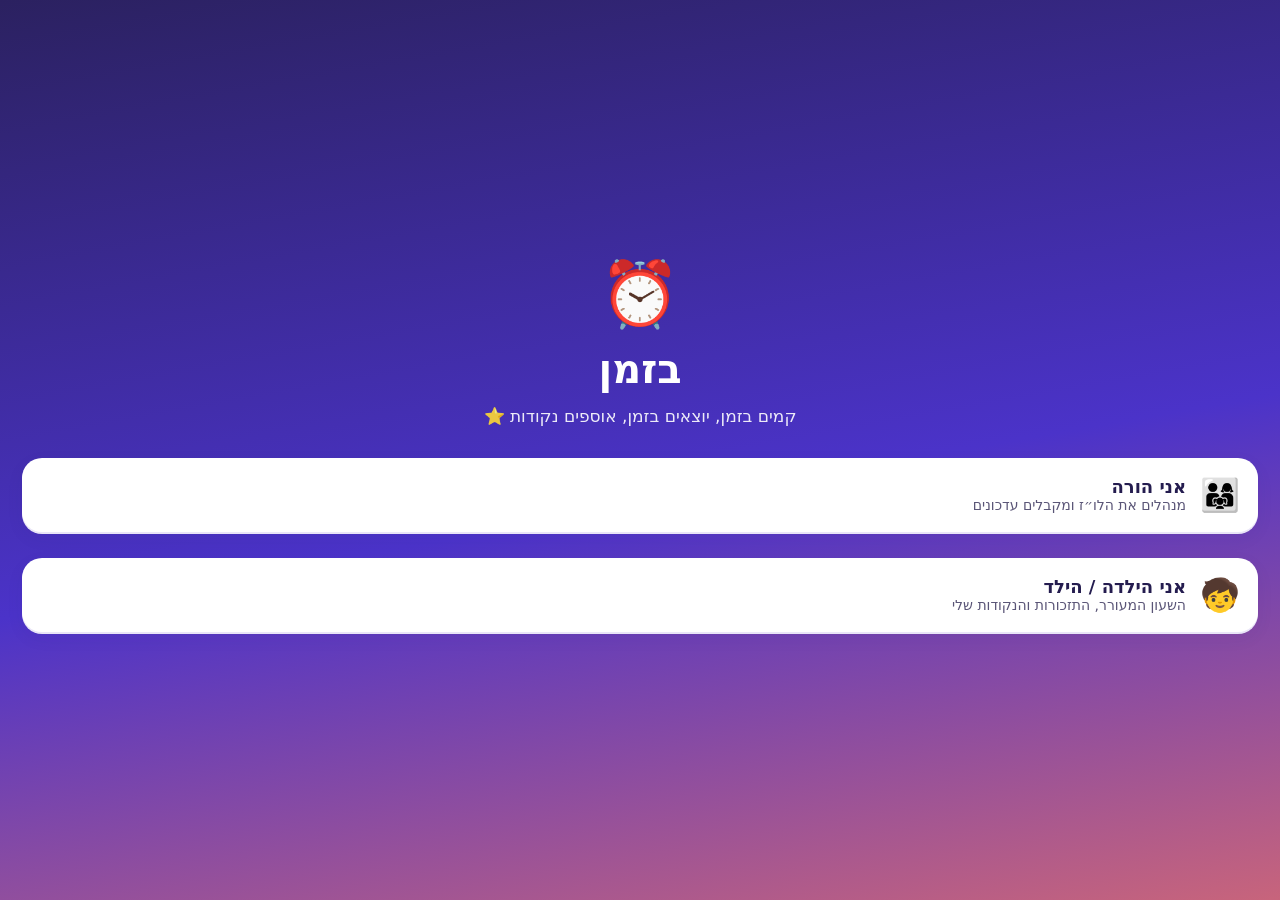
==== app/src/main/assets/www/index.html @ 0371c508 "בזמן – first version: smart alarm, leave reminders, tasks, points and rewards, family sync Co-Author" ====
<!doctype html>
<html lang="he" dir="rtl">
<head>
<meta charset="utf-8">
<meta name="viewport" content="width=device-width, initial-scale=1, viewport-fit=cover, user-scalable=no">
<title>בזמן</title>
<link rel="stylesheet" href="style.css">
</head>
<body>
<div id="app"></div>
<div id="modal-root"></div>
<div id="fx"></div>
<script src="mock.js"></script>
<script src="app.js"></script>
</body>
</html>
---- app/src/main/assets/www/style.css ----
:root {
  --ink: #241c4f;
  --ink2: #5a5577;
  --muted: #8d88a8;
  --violet: #6c4bf5;
  --violet-soft: #ece7ff;
  --coral: #ff7a59;
  --coral-soft: #ffe8e1;
  --sun: #ffd166;
  --sun-soft: #fff4d6;
  --mint: #2fc98a;
  --mint-soft: #dcf8ec;
  --red: #e5484d;
  --red-soft: #ffe4e5;
  --bg: #f6f3ff;
  --card: #ffffff;
  --line: #e9e5f7;
  --r: 20px;
}
* { box-sizing: border-box; -webkit-tap-highlight-color: transparent; }
html, body { margin: 0; padding: 0; background: var(--bg); color: var(--ink);
  font-family: "Rubik", "Assistant", system-ui, -apple-system, "Segoe UI", Roboto, Arial, sans-serif; font-size: 16px; }
body { min-height: 100vh; }
button { font: inherit; color: inherit; border: 0; background: none; cursor: pointer; }
input, select, textarea { font: inherit; color: var(--ink); }

/* ---------- header ---------- */
.hero { background: linear-gradient(160deg, #2b2160 0%, #4b33c9 60%, #6c4bf5 100%); color: #fff;
  padding: 18px 18px 26px; border-radius: 0 0 28px 28px; position: relative; overflow: hidden; }
.hero::after { content: ""; position: absolute; width: 220px; height: 220px; border-radius: 50%;
  background: radial-gradient(circle, rgba(255,209,102,.35), transparent 70%); left: -60px; top: -80px; }
.hero .top { display: flex; align-items: center; justify-content: space-between; position: relative; z-index: 1; }
.hero h1 { margin: 0; font-size: 24px; font-weight: 800; }
.hero .date { opacity: .8; font-size: 14px; margin-top: 2px; }
.hero .sync { background: rgba(255,255,255,.14); border-radius: 14px; padding: 8px 10px; font-size: 13px; color: #fff; }
.chips { display: flex; gap: 10px; margin-top: 16px; position: relative; z-index: 1; }
.chip { flex: 1; background: rgba(255,255,255,.13); border-radius: 18px; padding: 10px 12px; }
.chip b { display: block; font-size: 26px; font-weight: 800; line-height: 1.1; }
.chip span { font-size: 12.5px; opacity: .85; }

/* ---------- layout ---------- */
main { padding: 16px 16px 110px; max-width: 560px; margin: 0 auto; }
.sec-title { display: flex; align-items: center; justify-content: space-between; margin: 22px 4px 10px; }
.sec-title h2 { margin: 0; font-size: 18px; font-weight: 800; }
.card { background: var(--card); border-radius: var(--r); padding: 16px; box-shadow: 0 2px 0 var(--line), 0 6px 18px rgba(43,33,96,.06); margin-bottom: 12px; }
.muted { color: var(--muted); }
.small { font-size: 13px; }
.center { text-align: center; }

/* ---------- next up ---------- */
.next { background: linear-gradient(135deg, #fff 0%, #fff7f3 100%); border: 2px solid var(--coral-soft); margin-top: -2px; }
.next .lbl { font-size: 13px; color: var(--coral); font-weight: 700; letter-spacing: .3px; }
.next .what { font-size: 20px; font-weight: 800; margin: 4px 0 2px; }
.next .count { font-size: 34px; font-weight: 800; color: var(--ink); font-variant-numeric: tabular-nums; }
.next .sub { color: var(--ink2); font-size: 14px; }

/* ---------- agenda rows ---------- */
.row { display: flex; gap: 12px; align-items: center; padding: 12px 0; border-bottom: 1px solid var(--line); }
.row:last-child { border-bottom: 0; }
.ico { width: 44px; height: 44px; border-radius: 14px; display: grid; place-items: center; font-size: 22px; flex: none; }
.ico.alarm { background: var(--sun-soft); }
.ico.event { background: var(--coral-soft); }
.ico.task { background: var(--violet-soft); }
.ico.ok { background: var(--mint-soft); }
.row .body { flex: 1; min-width: 0; }
.row .t1 { font-weight: 700; }
.row .t2 { font-size: 13.5px; color: var(--ink2); margin-top: 2px; }
.row .time { font-weight: 800; font-variant-numeric: tabular-nums; color: var(--ink); font-size: 15px; }
.done .t1 { text-decoration: line-through; color: var(--muted); }
.pill { display: inline-block; padding: 3px 9px; border-radius: 999px; font-size: 12.5px; font-weight: 700; }
.pill.ok { background: var(--mint-soft); color: #11784f; }
.pill.warn { background: var(--red-soft); color: var(--red); }
.pill.wait { background: var(--violet-soft); color: var(--violet); }
.pill.sun { background: var(--sun-soft); color: #9a6a00; }

/* ---------- buttons ---------- */
.btn { display: inline-flex; align-items: center; justify-content: center; gap: 6px; padding: 12px 18px; border-radius: 16px;
  font-weight: 700; background: var(--violet); color: #fff; box-shadow: 0 3px 0 #4b33c9; }
.btn:active { transform: translateY(2px); box-shadow: 0 1px 0 #4b33c9; }
.btn.mint { background: var(--mint); box-shadow: 0 3px 0 #1f9d69; color: #fff; }
.btn.coral { background: var(--coral); box-shadow: 0 3px 0 #d9583a; }
.btn.ghost { background: var(--violet-soft); color: var(--violet); box-shadow: none; }
.btn.light { background: #fff; color: var(--ink); box-shadow: 0 2px 0 var(--line); border: 1px solid var(--line); }
.btn.danger { background: var(--red-soft); color: var(--red); box-shadow: none; }
.btn.small { padding: 8px 12px; font-size: 14px; border-radius: 12px; }
.btn.block { width: 100%; }
.btn:disabled { opacity: .45; }
.add { color: var(--violet); font-weight: 700; padding: 6px 10px; border-radius: 12px; background: var(--violet-soft); font-size: 14px; }
.check { width: 30px; height: 30px; border-radius: 50%; border: 2.5px solid var(--violet); flex: none; display: grid; place-items: center; font-size: 16px; }
.check.on { background: var(--mint); border-color: var(--mint); color: #fff; }

/* ---------- schedule items ---------- */
.item { display: flex; align-items: center; gap: 12px; }
.item .big { font-size: 28px; font-weight: 800; font-variant-numeric: tabular-nums; }
.days { display: flex; gap: 4px; margin-top: 4px; flex-wrap: wrap; }
.days i { font-style: normal; font-size: 12px; width: 24px; height: 24px; border-radius: 8px; display: grid; place-items: center; background: #f1eff8; color: var(--muted); }
.days i.on { background: var(--violet); color: #fff; }
.off { opacity: .45; }
.toggle { width: 50px; height: 30px; border-radius: 99px; background: #d9d5ea; position: relative; flex: none; transition: .2s; }
.toggle::after { content: ""; position: absolute; top: 3px; right: 3px; width: 24px; height: 24px; border-radius: 50%; background: #fff; transition: .2s; box-shadow: 0 1px 3px rgba(0,0,0,.2); }
.toggle.on { background: var(--mint); }
.toggle.on::after { right: 23px; }
.empty { text-align: center; padding: 18px 8px; color: var(--muted); }
.empty .e { font-size: 34px; }

/* ---------- rewards ---------- */
.rewards { display: grid; grid-template-columns: 1fr 1fr; gap: 12px; }
.reward { background: #fff; border-radius: var(--r); padding: 14px; box-shadow: 0 2px 0 var(--line), 0 6px 18px rgba(43,33,96,.06); display: flex; flex-direction: column; gap: 8px; }
.reward .rt { font-weight: 800; font-size: 16px; min-height: 40px; }
.reward .cost { color: #9a6a00; font-weight: 800; }
.bar { height: 8px; border-radius: 9px; background: #efecf8; overflow: hidden; }
.bar > div { height: 100%; background: linear-gradient(90deg, var(--sun), var(--coral)); border-radius: 9px; }
.big-score { text-align: center; padding: 6px 0 2px; }
.big-score b { font-size: 46px; font-weight: 800; }

/* week bars */
.week { display: flex; align-items: flex-end; gap: 8px; height: 110px; padding-top: 8px; }
.week .col { flex: 1; display: flex; flex-direction: column; align-items: center; gap: 4px; height: 100%; justify-content: flex-end; }
.week .b { width: 100%; max-width: 30px; border-radius: 8px 8px 4px 4px; background: linear-gradient(180deg, var(--violet), #9c84ff); min-height: 4px; }
.week .n { font-size: 11.5px; color: var(--ink2); font-weight: 700; }
.week .d { font-size: 12px; color: var(--muted); }

/* ---------- nav ---------- */
nav { position: fixed; bottom: 0; left: 0; right: 0; background: rgba(255,255,255,.96); backdrop-filter: blur(8px);
  display: flex; padding: 8px 8px calc(8px + env(safe-area-inset-bottom)); border-top: 1px solid var(--line); z-index: 10; }
nav button { flex: 1; display: flex; flex-direction: column; align-items: center; gap: 2px; font-size: 12px; color: var(--muted); padding: 6px 0; border-radius: 14px; }
nav button .ni { font-size: 22px; filter: grayscale(1); opacity: .7; }
nav button.on { color: var(--violet); font-weight: 700; background: var(--violet-soft); }
nav button.on .ni { filter: none; opacity: 1; }
.badge { background: var(--coral); color: #fff; border-radius: 99px; font-size: 11px; padding: 0 6px; margin-right: 2px; }

/* ---------- forms / modal ---------- */
.sheet-bg { position: fixed; inset: 0; background: rgba(36,28,79,.45); z-index: 50; display: flex; align-items: flex-end; animation: fade .15s; }
.sheet { background: #fff; width: 100%; max-width: 560px; margin: 0 auto; border-radius: 26px 26px 0 0; padding: 18px 18px calc(20px + env(safe-area-inset-bottom));
  max-height: 92vh; overflow: auto; animation: up .22s ease-out; }
.sheet h3 { margin: 4px 0 14px; font-size: 20px; }
.grab { width: 44px; height: 5px; border-radius: 9px; background: #ddd8ee; margin: 0 auto 8px; }
@keyframes up { from { transform: translateY(40px); opacity: .4 } to { transform: none; opacity: 1 } }
@keyframes fade { from { opacity: 0 } to { opacity: 1 } }
label.f { display: block; font-size: 14px; font-weight: 700; color: var(--ink2); margin: 14px 0 6px; }
.in { width: 100%; padding: 13px 14px; border-radius: 14px; border: 2px solid var(--line); background: #fbfaff; font-size: 17px; outline: none; }
.in:focus { border-color: var(--violet); background: #fff; }
.in.time { font-size: 26px; font-weight: 800; text-align: center; direction: ltr; }
.daypick { display: flex; gap: 6px; }
.daypick button { flex: 1; height: 42px; border-radius: 12px; background: #f1eff8; font-weight: 700; color: var(--ink2); }
.daypick button.on { background: var(--violet); color: #fff; }
.seg { display: flex; background: #f1eff8; border-radius: 14px; padding: 4px; gap: 4px; }
.seg button { flex: 1; padding: 10px; border-radius: 11px; font-weight: 700; color: var(--ink2); }
.seg button.on { background: #fff; color: var(--violet); box-shadow: 0 1px 4px rgba(43,33,96,.12); }
.opts { display: flex; flex-wrap: wrap; gap: 8px; }
.opts button { padding: 9px 14px; border-radius: 12px; background: #f1eff8; font-weight: 700; color: var(--ink2); }
.opts button.on { background: var(--violet); color: #fff; }
.hint { background: var(--sun-soft); border-radius: 14px; padding: 10px 12px; font-size: 14px; margin-top: 12px; color: #6b4b00; }
.actions { display: flex; gap: 10px; margin-top: 20px; }
.actions .btn { flex: 1; }

/* ---------- settings ---------- */
.code { font-size: 30px; font-weight: 800; letter-spacing: 3px; text-align: center; direction: ltr; padding: 10px; background: var(--violet-soft); border-radius: 16px; color: var(--violet); margin: 10px 0; }
.perm { display: flex; align-items: center; gap: 10px; padding: 10px 0; border-bottom: 1px solid var(--line); }
.perm:last-child { border-bottom: 0; }
.perm .pt { flex: 1; }
.perm .pt b { display: block; font-size: 15px; }
.perm .pt span { font-size: 13px; color: var(--ink2); }
.banner { background: var(--red-soft); color: #9b1c20; border-radius: 16px; padding: 12px 14px; display: flex; gap: 10px; align-items: center; margin-bottom: 12px; font-weight: 600; font-size: 14px; }
.banner .btn { flex: none; }

/* ---------- onboarding ---------- */
.ob { min-height: 100vh; padding: 40px 22px; display: flex; flex-direction: column; justify-content: center; gap: 14px;
  background: linear-gradient(170deg, #2b2160 0%, #4b33c9 55%, #ff7a59 120%); color: #fff; }
.ob .logo { font-size: 64px; text-align: center; }
.ob h1 { text-align: center; margin: 0; font-size: 40px; font-weight: 800; }
.ob p { text-align: center; margin: 0 0 18px; opacity: .9; font-size: 17px; }
.ob .card { color: var(--ink); }
.ob .choice { width: 100%; text-align: right; display: flex; gap: 14px; align-items: center; padding: 18px; font-size: 18px; font-weight: 800; }
.ob .choice .e { font-size: 32px; }
.ob .choice small { display: block; font-weight: 500; color: var(--ink2); font-size: 14px; }

/* ---------- toast & confetti ---------- */
.toast { position: fixed; bottom: 96px; left: 50%; transform: translateX(-50%); background: var(--ink); color: #fff; padding: 12px 18px; border-radius: 16px;
  font-weight: 700; z-index: 80; animation: up .2s; max-width: 90vw; text-align: center; }
#fx { position: fixed; inset: 0; pointer-events: none; z-index: 90; overflow: hidden; }
#fx span { position: absolute; top: -40px; font-size: 26px; animation: drop 1.6s ease-in forwards; }
@keyframes drop { to { transform: translateY(110vh) rotate(260deg); opacity: .2; } }
.pop { animation: pop .5s; }
@keyframes pop { 0% { transform: scale(1) } 40% { transform: scale(1.15) } 100% { transform: scale(1) } }
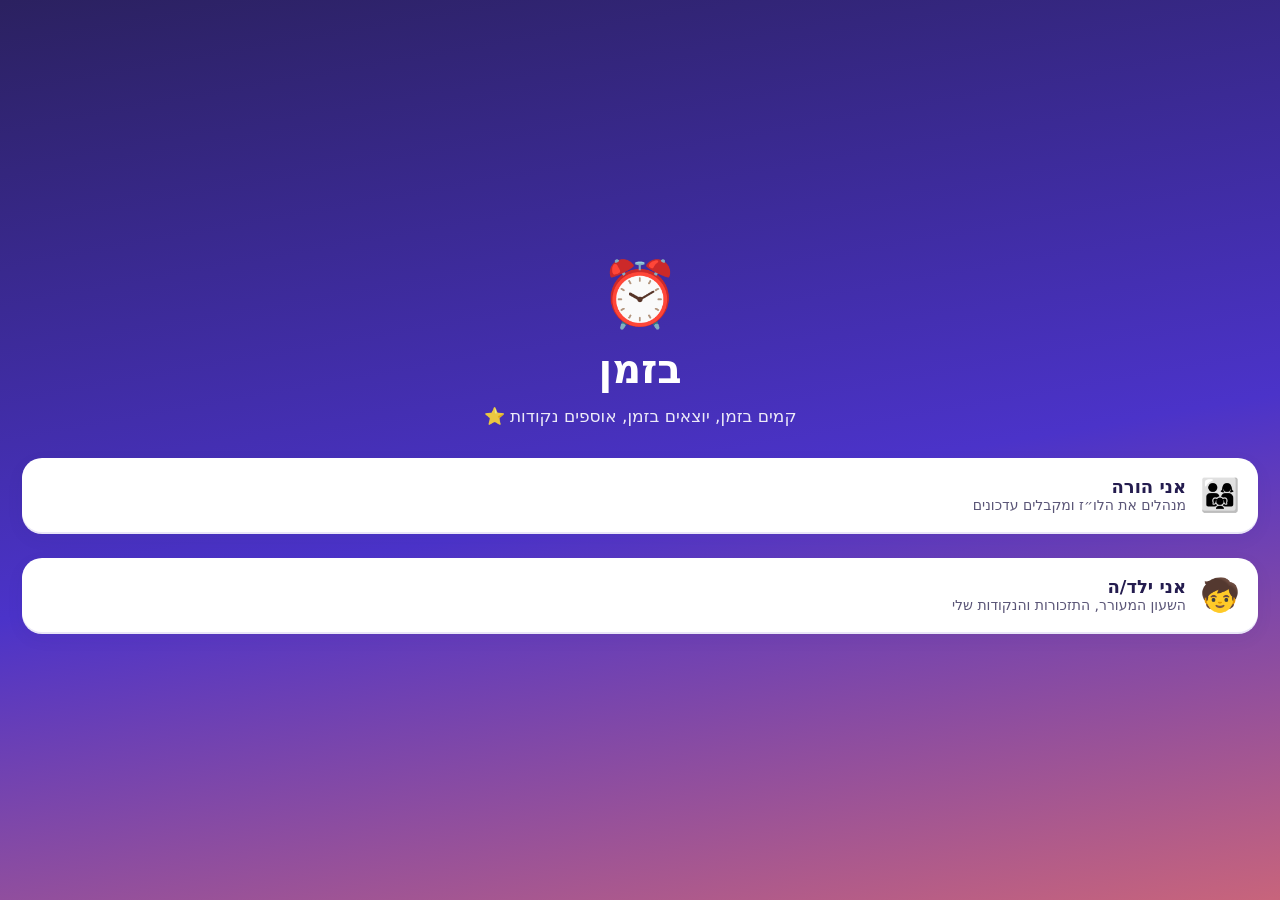
==== commit 180d4c0c: "Personal design for parents, voice tasks (mic), parents' report tab, orange theme + parents choose k" ====
--- a/app/src/main/assets/www/index.html
+++ b/app/src/main/assets/www/index.html
@@ -11,6 +11,7 @@
 <div id="modal-root"></div>
 <div id="fx"></div>
 <script src="mock.js"></script>
+<script src="features.js"></script>
 <script src="app.js"></script>
 </body>
 </html>
--- a/app/src/main/assets/www/style.css
+++ b/app/src/main/assets/www/style.css
@@ -4,6 +4,13 @@
   --muted: #8d88a8;
   --violet: #6c4bf5;
   --violet-soft: #ece7ff;
+  --on-acc: #ffffff;
+  --acc-text: #6c4bf5;
+  --acc-shadow: #4b33c9;
+  --acc-2: #9c84ff;
+  --hero: linear-gradient(160deg, #2b2160 0%, #4b33c9 60%, #6c4bf5 100%);
+  --hero-glow: rgba(255,209,102,.35);
+  --ob: linear-gradient(170deg, #2b2160 0%, #4b33c9 55%, #ff7a59 120%);
   --coral: #ff7a59;
   --coral-soft: #ffe8e1;
   --sun: #ffd166;
@@ -25,10 +32,10 @@
 input, select, textarea { font: inherit; color: var(--ink); }
 
 /* ---------- header ---------- */
-.hero { background: linear-gradient(160deg, #2b2160 0%, #4b33c9 60%, #6c4bf5 100%); color: #fff;
+.hero { background: var(--hero); color: #fff;
   padding: 18px 18px 26px; border-radius: 0 0 28px 28px; position: relative; overflow: hidden; }
 .hero::after { content: ""; position: absolute; width: 220px; height: 220px; border-radius: 50%;
-  background: radial-gradient(circle, rgba(255,209,102,.35), transparent 70%); left: -60px; top: -80px; }
+  background: radial-gradient(circle, var(--hero-glow), transparent 70%); left: -60px; top: -80px; }
 .hero .top { display: flex; align-items: center; justify-content: space-between; position: relative; z-index: 1; }
 .hero h1 { margin: 0; font-size: 24px; font-weight: 800; }
 .hero .date { opacity: .8; font-size: 14px; margin-top: 2px; }
@@ -70,23 +77,23 @@
 .pill { display: inline-block; padding: 3px 9px; border-radius: 999px; font-size: 12.5px; font-weight: 700; }
 .pill.ok { background: var(--mint-soft); color: #11784f; }
 .pill.warn { background: var(--red-soft); color: var(--red); }
-.pill.wait { background: var(--violet-soft); color: var(--violet); }
+.pill.wait { background: var(--violet-soft); color: var(--acc-text); }
 .pill.sun { background: var(--sun-soft); color: #9a6a00; }
 
 /* ---------- buttons ---------- */
 .btn { display: inline-flex; align-items: center; justify-content: center; gap: 6px; padding: 12px 18px; border-radius: 16px;
-  font-weight: 700; background: var(--violet); color: #fff; box-shadow: 0 3px 0 #4b33c9; }
-.btn:active { transform: translateY(2px); box-shadow: 0 1px 0 #4b33c9; }
+  font-weight: 700; background: var(--violet); color: var(--on-acc); box-shadow: 0 3px 0 var(--acc-shadow); }
+.btn:active { transform: translateY(2px); box-shadow: 0 1px 0 var(--acc-shadow); }
 .btn.mint { background: var(--mint); box-shadow: 0 3px 0 #1f9d69; color: #fff; }
 .btn.coral { background: var(--coral); box-shadow: 0 3px 0 #d9583a; }
-.btn.ghost { background: var(--violet-soft); color: var(--violet); box-shadow: none; }
+.btn.ghost { background: var(--violet-soft); color: var(--acc-text); box-shadow: none; }
 .btn.light { background: #fff; color: var(--ink); box-shadow: 0 2px 0 var(--line); border: 1px solid var(--line); }
 .btn.danger { background: var(--red-soft); color: var(--red); box-shadow: none; }
 .btn.small { padding: 8px 12px; font-size: 14px; border-radius: 12px; }
 .btn.block { width: 100%; }
 .btn:disabled { opacity: .45; }
-.add { color: var(--violet); font-weight: 700; padding: 6px 10px; border-radius: 12px; background: var(--violet-soft); font-size: 14px; }
-.check { width: 30px; height: 30px; border-radius: 50%; border: 2.5px solid var(--violet); flex: none; display: grid; place-items: center; font-size: 16px; }
+.add { color: var(--acc-text); font-weight: 700; padding: 6px 10px; border-radius: 12px; background: var(--violet-soft); font-size: 14px; }
+.check { width: 30px; height: 30px; border-radius: 50%; border: 2.5px solid var(--acc-text); flex: none; display: grid; place-items: center; font-size: 16px; }
 .check.on { background: var(--mint); border-color: var(--mint); color: #fff; }
 
 /* ---------- schedule items ---------- */
@@ -94,7 +101,7 @@
 .item .big { font-size: 28px; font-weight: 800; font-variant-numeric: tabular-nums; }
 .days { display: flex; gap: 4px; margin-top: 4px; flex-wrap: wrap; }
 .days i { font-style: normal; font-size: 12px; width: 24px; height: 24px; border-radius: 8px; display: grid; place-items: center; background: #f1eff8; color: var(--muted); }
-.days i.on { background: var(--violet); color: #fff; }
+.days i.on { background: var(--violet); color: var(--on-acc); }
 .off { opacity: .45; }
 .toggle { width: 50px; height: 30px; border-radius: 99px; background: #d9d5ea; position: relative; flex: none; transition: .2s; }
 .toggle::after { content: ""; position: absolute; top: 3px; right: 3px; width: 24px; height: 24px; border-radius: 50%; background: #fff; transition: .2s; box-shadow: 0 1px 3px rgba(0,0,0,.2); }
@@ -116,7 +123,7 @@
 /* week bars */
 .week { display: flex; align-items: flex-end; gap: 8px; height: 110px; padding-top: 8px; }
 .week .col { flex: 1; display: flex; flex-direction: column; align-items: center; gap: 4px; height: 100%; justify-content: flex-end; }
-.week .b { width: 100%; max-width: 30px; border-radius: 8px 8px 4px 4px; background: linear-gradient(180deg, var(--violet), #9c84ff); min-height: 4px; }
+.week .b { width: 100%; max-width: 30px; border-radius: 8px 8px 4px 4px; background: linear-gradient(180deg, var(--violet), var(--acc-2)); min-height: 4px; }
 .week .n { font-size: 11.5px; color: var(--ink2); font-weight: 700; }
 .week .d { font-size: 12px; color: var(--muted); }
 
@@ -125,7 +132,7 @@
   display: flex; padding: 8px 8px calc(8px + env(safe-area-inset-bottom)); border-top: 1px solid var(--line); z-index: 10; }
 nav button { flex: 1; display: flex; flex-direction: column; align-items: center; gap: 2px; font-size: 12px; color: var(--muted); padding: 6px 0; border-radius: 14px; }
 nav button .ni { font-size: 22px; filter: grayscale(1); opacity: .7; }
-nav button.on { color: var(--violet); font-weight: 700; background: var(--violet-soft); }
+nav button.on { color: var(--acc-text); font-weight: 700; background: var(--violet-soft); }
 nav button.on .ni { filter: none; opacity: 1; }
 .badge { background: var(--coral); color: #fff; border-radius: 99px; font-size: 11px; padding: 0 6px; margin-right: 2px; }
 
@@ -143,19 +150,19 @@
 .in.time { font-size: 26px; font-weight: 800; text-align: center; direction: ltr; }
 .daypick { display: flex; gap: 6px; }
 .daypick button { flex: 1; height: 42px; border-radius: 12px; background: #f1eff8; font-weight: 700; color: var(--ink2); }
-.daypick button.on { background: var(--violet); color: #fff; }
+.daypick button.on { background: var(--violet); color: var(--on-acc); }
 .seg { display: flex; background: #f1eff8; border-radius: 14px; padding: 4px; gap: 4px; }
 .seg button { flex: 1; padding: 10px; border-radius: 11px; font-weight: 700; color: var(--ink2); }
-.seg button.on { background: #fff; color: var(--violet); box-shadow: 0 1px 4px rgba(43,33,96,.12); }
+.seg button.on { background: #fff; color: var(--acc-text); box-shadow: 0 1px 4px rgba(43,33,96,.12); }
 .opts { display: flex; flex-wrap: wrap; gap: 8px; }
 .opts button { padding: 9px 14px; border-radius: 12px; background: #f1eff8; font-weight: 700; color: var(--ink2); }
-.opts button.on { background: var(--violet); color: #fff; }
+.opts button.on { background: var(--violet); color: var(--on-acc); }
 .hint { background: var(--sun-soft); border-radius: 14px; padding: 10px 12px; font-size: 14px; margin-top: 12px; color: #6b4b00; }
 .actions { display: flex; gap: 10px; margin-top: 20px; }
 .actions .btn { flex: 1; }
 
 /* ---------- settings ---------- */
-.code { font-size: 30px; font-weight: 800; letter-spacing: 3px; text-align: center; direction: ltr; padding: 10px; background: var(--violet-soft); border-radius: 16px; color: var(--violet); margin: 10px 0; }
+.code { font-size: 30px; font-weight: 800; letter-spacing: 3px; text-align: center; direction: ltr; padding: 10px; background: var(--violet-soft); border-radius: 16px; color: var(--acc-text); margin: 10px 0; }
 .perm { display: flex; align-items: center; gap: 10px; padding: 10px 0; border-bottom: 1px solid var(--line); }
 .perm:last-child { border-bottom: 0; }
 .perm .pt { flex: 1; }
@@ -166,7 +173,7 @@
 
 /* ---------- onboarding ---------- */
 .ob { min-height: 100vh; padding: 40px 22px; display: flex; flex-direction: column; justify-content: center; gap: 14px;
-  background: linear-gradient(170deg, #2b2160 0%, #4b33c9 55%, #ff7a59 120%); color: #fff; }
+  background: var(--ob); color: #fff; }
 .ob .logo { font-size: 64px; text-align: center; }
 .ob h1 { text-align: center; margin: 0; font-size: 40px; font-weight: 800; }
 .ob p { text-align: center; margin: 0 0 18px; opacity: .9; font-size: 17px; }
@@ -183,3 +190,131 @@
 @keyframes drop { to { transform: translateY(110vh) rotate(260deg); opacity: .2; } }
 .pop { animation: pop .5s; }
 @keyframes pop { 0% { transform: scale(1) } 40% { transform: scale(1.15) } 100% { transform: scale(1) } }
+
+/* ---------- task buttons & photos ---------- */
+.btns { display: flex; gap: 8px; margin-top: 8px; flex-wrap: wrap; }
+.btns .btn { flex: 1; min-width: 110px; }
+.check.x { background: var(--red-soft); border-color: var(--red); color: var(--red); font-weight: 800; }
+.check.wait { border-color: var(--sun); background: var(--sun-soft); font-size: 14px; }
+.thumbwrap { flex: none; cursor: pointer; }
+.thumb { width: 64px; height: 64px; border-radius: 14px; object-fit: cover; display: block; box-shadow: 0 2px 8px rgba(43,33,96,.15); }
+.thumb.none { display: grid; place-items: center; text-align: center; background: #f1eff8; color: var(--muted); font-size: 11px; line-height: 1.3; }
+
+/* ---------- yellow & black theme ---------- */
+body[data-theme="yb"] {
+  --ink: #111111;
+  --ink2: #4a4a44;
+  --muted: #8a887c;
+  --violet: #ffd200;
+  --violet-soft: #fff4b8;
+  --on-acc: #111111;
+  --acc-text: #111111;
+  --acc-shadow: #b89600;
+  --acc-2: #ffe866;
+  --coral: #111111;
+  --coral-soft: #f1efe4;
+  --bg: #f5f4ee;
+  --line: #e7e4d6;
+  --hero: repeating-linear-gradient(135deg, #0d0d0d 0 26px, #161616 26px 52px);
+  --hero-glow: rgba(255,210,0,.45);
+  --ob: linear-gradient(170deg, #000 0%, #1a1a1a 55%, #ffd200 130%);
+}
+body[data-theme="yb"] .hero { border-bottom: 6px solid #ffd200; }
+body[data-theme="yb"] .hero h1 { color: #ffd200; }
+body[data-theme="yb"] .chip { background: rgba(255,210,0,.12); border: 1px solid rgba(255,210,0,.35); }
+body[data-theme="yb"] .chip b { color: #ffd200; }
+body[data-theme="yb"] .next { background: #fff; border: 2px solid #111; }
+body[data-theme="yb"] .next .lbl { color: #111; background: #ffd200; display: inline-block; padding: 2px 8px; border-radius: 6px; }
+body[data-theme="yb"] .btn.coral { background: #111; color: #ffd200; box-shadow: 0 3px 0 #000; }
+body[data-theme="yb"] .badge { background: #111; color: #ffd200; }
+body[data-theme="yb"] nav button.on { background: #ffd200; }
+body[data-theme="yb"] .bar > div { background: linear-gradient(90deg, #ffd200, #111); }
+body[data-theme="yb"] .ico.alarm { background: #fff4b8; }
+body[data-theme="yb"] .ob .logo { filter: drop-shadow(0 0 12px rgba(255,210,0,.6)); }
+body[data-theme="yb"] .ob h1 { color: #ffd200; }
+body[data-theme="yb"] .sync { color: #ffd200; }
+body[data-theme="yb"] .kidtabs button.on { background: #ffd200; color: #111; }
+
+/* ---------- kid switcher (parents) ---------- */
+.kidtabs { display: flex; gap: 8px; margin-top: 14px; position: relative; z-index: 1; overflow-x: auto; }
+.kidtabs button { background: rgba(255,255,255,.14); color: #fff; padding: 8px 14px; border-radius: 99px; font-weight: 700; font-size: 14px; white-space: nowrap; }
+.kidtabs button.on { background: #fff; color: var(--ink); }
+.kidtabs .dot { display: inline-block; width: 10px; height: 10px; border-radius: 50%; margin-left: 6px; vertical-align: middle; }
+.kidtabs .badge { margin-right: 6px; }
+
+/* ---------- fireworks ---------- */
+#fx canvas { position: absolute; inset: 0; width: 100%; height: 100%; }
+.theme-pick { display: flex; gap: 10px; }
+.theme-pick button { flex: 1; border-radius: 16px; padding: 12px 8px; font-weight: 800; border: 3px solid transparent; }
+.theme-pick button.on { border-color: var(--ink); }
+.tp-purple { background: linear-gradient(135deg, #2b2160, #6c4bf5); color: #fff; }
+.tp-yb { background: repeating-linear-gradient(135deg, #111 0 14px, #222 14px 28px); color: #ffd200; }
+
+/* ---------- orange theme (kids) ---------- */
+body[data-theme="orange"] {
+  --violet: #f07a1a;
+  --violet-soft: #ffecd9;
+  --on-acc: #ffffff;
+  --acc-text: #b95807;
+  --acc-shadow: #c25c0b;
+  --acc-2: #ffb36b;
+  --coral: #e2435b;
+  --coral-soft: #ffe3e8;
+  --bg: #fff6ee;
+  --line: #f6e3d2;
+  --hero: linear-gradient(160deg, #7a2e00 0%, #d9580b 55%, #ff9a3d 100%);
+  --hero-glow: rgba(255,230,120,.5);
+  --ob: linear-gradient(170deg, #7a2e00 0%, #e2650f 55%, #ffc15e 120%);
+}
+body[data-theme="orange"] .kidtabs button.on { color: #b95807; }
+.tp-orange { background: linear-gradient(135deg, #d9580b, #ff9a3d); color: #fff; }
+
+/* ---------- design sheet ---------- */
+.swatches { display: flex; flex-wrap: wrap; gap: 10px; }
+.sw { width: 64px; height: 64px; border-radius: 16px; border: 3px solid var(--line); position: relative; display: flex; align-items: flex-end; justify-content: center; padding: 0 0 4px; box-shadow: 0 1px 4px rgba(0,0,0,.08); }
+.sw span { font-size: 10.5px; font-weight: 700; background: rgba(255,255,255,.9); color: #222; border-radius: 6px; padding: 0 4px; }
+.sw.on { border-color: var(--ink); transform: scale(1.06); }
+.sw.on::after { content: "✓"; position: absolute; top: 4px; left: 6px; background: var(--ink); color: #fff; border-radius: 50%; width: 18px; height: 18px; font-size: 12px; display: grid; place-items: center; }
+.orderlist { border: 1px solid var(--line); border-radius: 14px; overflow: hidden; }
+.ordrow { display: flex; align-items: center; gap: 8px; padding: 8px 10px; border-bottom: 1px solid var(--line); background: #fff; }
+.ordrow:last-child { border-bottom: 0; }
+.ordrow .on { flex: 1; font-weight: 700; }
+.ordrow.hid .on { opacity: .4; text-decoration: line-through; }
+.ordrow .mv, .ordrow .eye { width: 38px; height: 38px; border-radius: 10px; background: #f1eff8; font-size: 16px; }
+.ordrow .mv:disabled { opacity: .3; }
+
+/* ---------- mic ---------- */
+.mic-fab { position: fixed; left: 16px; bottom: calc(84px + env(safe-area-inset-bottom)); width: 58px; height: 58px; border-radius: 50%;
+  background: var(--violet); color: var(--on-acc); font-size: 26px; box-shadow: 0 6px 18px rgba(0,0,0,.25); z-index: 11; }
+.mic-fab:active { transform: scale(.94); }
+.titlewrap { display: flex; gap: 8px; }
+.titlewrap .in { flex: 1; }
+.mic-in { width: 52px; border-radius: 14px; background: var(--violet-soft); font-size: 22px; flex: none; }
+
+/* ---------- report ---------- */
+.tiles { display: grid; grid-template-columns: 1fr 1fr; gap: 10px; }
+.tiles.mini4 { grid-template-columns: repeat(4, 1fr); gap: 8px; }
+.tiles.mini { gap: 8px; }
+.tile { background: #fff; border-radius: 16px; padding: 12px; box-shadow: 0 2px 0 var(--line); }
+.card .tile { background: var(--bg); box-shadow: none; }
+.tile b { display: block; font-size: 24px; font-weight: 800; line-height: 1.15; }
+.tile span { font-size: 12.5px; color: var(--ink2); }
+.tiles.mini4 .tile { padding: 10px 6px; text-align: center; }
+.tiles.mini4 .tile b { font-size: 19px; }
+.tile.good b { color: #11784f; }
+.tile.bad b { color: var(--red); }
+.tile.big { background: var(--violet-soft); }
+.tile.big b { color: var(--acc-text); }
+.ring { width: 96px; height: 96px; border-radius: 50%; display: grid; place-items: center; flex: none; }
+.ring > div { width: 74px; height: 74px; border-radius: 50%; background: #fff; display: grid; place-items: center; align-content: center; text-align: center; }
+.ring b { font-size: 20px; font-weight: 800; }
+.ring span { font-size: 11px; color: var(--ink2); }
+.week.rep { height: 130px; gap: 3px; }
+.week.rep .d { font-size: 10px; }
+.week.rep .n { font-size: 10px; }
+.week .b.neg { background: linear-gradient(180deg, var(--red), #ff9a9d); }
+table.cmp { width: 100%; border-collapse: collapse; font-size: 14px; }
+table.cmp th { font-size: 12px; color: var(--ink2); font-weight: 700; padding: 6px 4px; text-align: center; }
+table.cmp td { padding: 10px 4px; text-align: center; border-top: 1px solid var(--line); font-weight: 700; }
+table.cmp td:first-child { text-align: right; }
+table.cmp tr.me td { background: var(--violet-soft); }
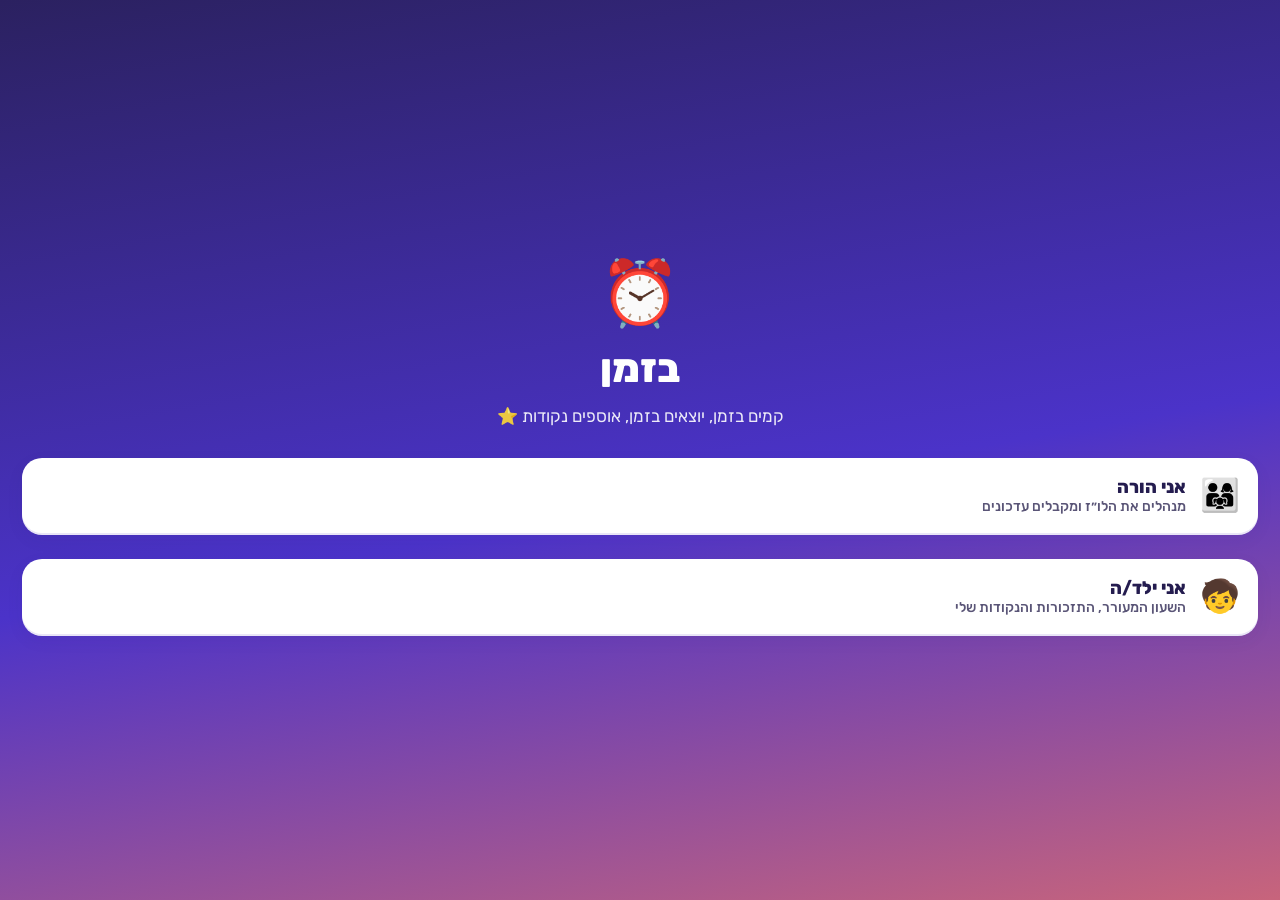
==== commit 84b5be39: "Parents decide points, task categories, kids' designs, secure entry - Late task: no automatic points" ====
--- a/app/src/main/assets/www/index.html
+++ b/app/src/main/assets/www/index.html
@@ -4,6 +4,7 @@
 <meta charset="utf-8">
 <meta name="viewport" content="width=device-width, initial-scale=1, viewport-fit=cover, user-scalable=no">
 <title>בזמן</title>
+<link rel="stylesheet" href="fonts.css">
 <link rel="stylesheet" href="style.css">
 </head>
 <body>
@@ -11,7 +12,9 @@
 <div id="modal-root"></div>
 <div id="fx"></div>
 <script src="mock.js"></script>
+<script src="themes.js"></script>
 <script src="features.js"></script>
+<script src="calendar.js"></script>
 <script src="app.js"></script>
 </body>
 </html>
--- a/app/src/main/assets/www/fonts.css
+++ b/app/src/main/assets/www/fonts.css
@@ -0,0 +1,9 @@
+/* Fonts from the kids' designs, kept inside the app (no internet needed). SIL Open Font License. */
+@font-face { font-family: 'Fredoka'; font-style: normal; font-weight: 300 700; font-display: swap; src: url(fonts/fredoka-hebrew.woff2) format('woff2'); unicode-range: U+0307-0308, U+0590-05FF, U+200C-2010, U+20AA, U+25CC, U+FB1D-FB4F; }
+@font-face { font-family: 'Fredoka'; font-style: normal; font-weight: 300 700; font-display: swap; src: url(fonts/fredoka-latin.woff2) format('woff2'); unicode-range: U+0000-00FF, U+0131, U+0152-0153, U+02BB-02BC, U+02C6, U+02DA, U+02DC, U+0304, U+0308, U+0329, U+2000-206F, U+20AC, U+2122, U+2191, U+2193, U+2212, U+2215, U+FEFF, U+FFFD; }
+@font-face { font-family: 'Rubik'; font-style: normal; font-weight: 300 900; font-display: swap; src: url(fonts/rubik-hebrew.woff2) format('woff2'); unicode-range: U+0307-0308, U+0590-05FF, U+200C-2010, U+20AA, U+25CC, U+FB1D-FB4F; }
+@font-face { font-family: 'Rubik'; font-style: normal; font-weight: 300 900; font-display: swap; src: url(fonts/rubik-latin.woff2) format('woff2'); unicode-range: U+0000-00FF, U+0131, U+0152-0153, U+02BB-02BC, U+02C6, U+02DA, U+02DC, U+0304, U+0308, U+0329, U+2000-206F, U+20AC, U+2122, U+2191, U+2193, U+2212, U+2215, U+FEFF, U+FFFD; }
+@font-face { font-family: 'Secular One'; font-style: normal; font-weight: 400; font-display: swap; src: url(fonts/secularone-hebrew.woff2) format('woff2'); unicode-range: U+0307-0308, U+0590-05FF, U+200C-2010, U+20AA, U+25CC, U+FB1D-FB4F; }
+@font-face { font-family: 'Secular One'; font-style: normal; font-weight: 400; font-display: swap; src: url(fonts/secularone-latin.woff2) format('woff2'); unicode-range: U+0000-00FF, U+0131, U+0152-0153, U+02BB-02BC, U+02C6, U+02DA, U+02DC, U+0304, U+0308, U+0329, U+2000-206F, U+20AC, U+2122, U+2191, U+2193, U+2212, U+2215, U+FEFF, U+FFFD; }
+@font-face { font-family: 'Varela Round'; font-style: normal; font-weight: 400; font-display: swap; src: url(fonts/varelaround-hebrew.woff2) format('woff2'); unicode-range: U+0307-0308, U+0590-05FF, U+200C-2010, U+20AA, U+25CC, U+FB1D-FB4F; }
+@font-face { font-family: 'Varela Round'; font-style: normal; font-weight: 400; font-display: swap; src: url(fonts/varelaround-latin.woff2) format('woff2'); unicode-range: U+0000-00FF, U+0131, U+0152-0153, U+02BB-02BC, U+02C6, U+02DA, U+02DC, U+0304, U+0308, U+0329, U+2000-206F, U+20AC, U+2122, U+2191, U+2193, U+2212, U+2215, U+FEFF, U+FFFD; }
--- a/app/src/main/assets/www/style.css
+++ b/app/src/main/assets/www/style.css
@@ -22,11 +22,20 @@
   --bg: #f6f3ff;
   --card: #ffffff;
   --line: #e9e5f7;
+  --field: #f1eff8;
+  --field-in: #fbfaff;
+  --nav: rgba(255,255,255,.96);
+  --next-bg: linear-gradient(135deg, #fff 0%, #fff7f3 100%);
+  --good: #11784f;
+  --cost: #9a6a00;
+  --font: "Rubik", "Assistant", system-ui, -apple-system, "Segoe UI", Roboto, Arial, sans-serif;
+  --head-font: var(--font);
   --r: 20px;
 }
 * { box-sizing: border-box; -webkit-tap-highlight-color: transparent; }
 html, body { margin: 0; padding: 0; background: var(--bg); color: var(--ink);
-  font-family: "Rubik", "Assistant", system-ui, -apple-system, "Segoe UI", Roboto, Arial, sans-serif; font-size: 16px; }
+  font-family: var(--font); font-size: 16px; }
+.hero h1, .sec-title h2, .sheet h3, .ob h1, .big-score b, .next .what { font-family: var(--head-font); }
 body { min-height: 100vh; }
 button { font: inherit; color: inherit; border: 0; background: none; cursor: pointer; }
 input, select, textarea { font: inherit; color: var(--ink); }
@@ -55,7 +64,7 @@
 .center { text-align: center; }
 
 /* ---------- next up ---------- */
-.next { background: linear-gradient(135deg, #fff 0%, #fff7f3 100%); border: 2px solid var(--coral-soft); margin-top: -2px; }
+.next { background: var(--next-bg); border: 2px solid var(--coral-soft); margin-top: -2px; }
 .next .lbl { font-size: 13px; color: var(--coral); font-weight: 700; letter-spacing: .3px; }
 .next .what { font-size: 20px; font-weight: 800; margin: 4px 0 2px; }
 .next .count { font-size: 34px; font-weight: 800; color: var(--ink); font-variant-numeric: tabular-nums; }
@@ -76,6 +85,7 @@
 .done .t1 { text-decoration: line-through; color: var(--muted); }
 .pill { display: inline-block; padding: 3px 9px; border-radius: 999px; font-size: 12.5px; font-weight: 700; }
 .pill.ok { background: var(--mint-soft); color: #11784f; }
+.pill.neg { background: var(--red-soft); color: var(--red); }
 .pill.warn { background: var(--red-soft); color: var(--red); }
 .pill.wait { background: var(--violet-soft); color: var(--acc-text); }
 .pill.sun { background: var(--sun-soft); color: #9a6a00; }
@@ -87,7 +97,7 @@
 .btn.mint { background: var(--mint); box-shadow: 0 3px 0 #1f9d69; color: #fff; }
 .btn.coral { background: var(--coral); box-shadow: 0 3px 0 #d9583a; }
 .btn.ghost { background: var(--violet-soft); color: var(--acc-text); box-shadow: none; }
-.btn.light { background: #fff; color: var(--ink); box-shadow: 0 2px 0 var(--line); border: 1px solid var(--line); }
+.btn.light { background: var(--card); color: var(--ink); box-shadow: 0 2px 0 var(--line); border: 1px solid var(--line); }
 .btn.danger { background: var(--red-soft); color: var(--red); box-shadow: none; }
 .btn.small { padding: 8px 12px; font-size: 14px; border-radius: 12px; }
 .btn.block { width: 100%; }
@@ -100,7 +110,7 @@
 .item { display: flex; align-items: center; gap: 12px; }
 .item .big { font-size: 28px; font-weight: 800; font-variant-numeric: tabular-nums; }
 .days { display: flex; gap: 4px; margin-top: 4px; flex-wrap: wrap; }
-.days i { font-style: normal; font-size: 12px; width: 24px; height: 24px; border-radius: 8px; display: grid; place-items: center; background: #f1eff8; color: var(--muted); }
+.days i { font-style: normal; font-size: 12px; width: 24px; height: 24px; border-radius: 8px; display: grid; place-items: center; background: var(--field); color: var(--muted); }
 .days i.on { background: var(--violet); color: var(--on-acc); }
 .off { opacity: .45; }
 .toggle { width: 50px; height: 30px; border-radius: 99px; background: #d9d5ea; position: relative; flex: none; transition: .2s; }
@@ -112,10 +122,10 @@
 
 /* ---------- rewards ---------- */
 .rewards { display: grid; grid-template-columns: 1fr 1fr; gap: 12px; }
-.reward { background: #fff; border-radius: var(--r); padding: 14px; box-shadow: 0 2px 0 var(--line), 0 6px 18px rgba(43,33,96,.06); display: flex; flex-direction: column; gap: 8px; }
+.reward { background: var(--card); border-radius: var(--r); padding: 14px; box-shadow: 0 2px 0 var(--line), 0 6px 18px rgba(43,33,96,.06); display: flex; flex-direction: column; gap: 8px; }
 .reward .rt { font-weight: 800; font-size: 16px; min-height: 40px; }
-.reward .cost { color: #9a6a00; font-weight: 800; }
-.bar { height: 8px; border-radius: 9px; background: #efecf8; overflow: hidden; }
+.reward .cost { color: var(--cost); font-weight: 800; }
+.bar { height: 8px; border-radius: 9px; background: var(--field); overflow: hidden; }
 .bar > div { height: 100%; background: linear-gradient(90deg, var(--sun), var(--coral)); border-radius: 9px; }
 .big-score { text-align: center; padding: 6px 0 2px; }
 .big-score b { font-size: 46px; font-weight: 800; }
@@ -128,7 +138,7 @@
 .week .d { font-size: 12px; color: var(--muted); }
 
 /* ---------- nav ---------- */
-nav { position: fixed; bottom: 0; left: 0; right: 0; background: rgba(255,255,255,.96); backdrop-filter: blur(8px);
+nav { position: fixed; bottom: 0; left: 0; right: 0; background: var(--nav); backdrop-filter: blur(8px);
   display: flex; padding: 8px 8px calc(8px + env(safe-area-inset-bottom)); border-top: 1px solid var(--line); z-index: 10; }
 nav button { flex: 1; display: flex; flex-direction: column; align-items: center; gap: 2px; font-size: 12px; color: var(--muted); padding: 6px 0; border-radius: 14px; }
 nav button .ni { font-size: 22px; filter: grayscale(1); opacity: .7; }
@@ -138,24 +148,24 @@
 
 /* ---------- forms / modal ---------- */
 .sheet-bg { position: fixed; inset: 0; background: rgba(36,28,79,.45); z-index: 50; display: flex; align-items: flex-end; animation: fade .15s; }
-.sheet { background: #fff; width: 100%; max-width: 560px; margin: 0 auto; border-radius: 26px 26px 0 0; padding: 18px 18px calc(20px + env(safe-area-inset-bottom));
+.sheet { background: var(--card); color: var(--ink); width: 100%; max-width: 560px; margin: 0 auto; border-radius: 26px 26px 0 0; padding: 18px 18px calc(20px + env(safe-area-inset-bottom));
   max-height: 92vh; overflow: auto; animation: up .22s ease-out; }
 .sheet h3 { margin: 4px 0 14px; font-size: 20px; }
 .grab { width: 44px; height: 5px; border-radius: 9px; background: #ddd8ee; margin: 0 auto 8px; }
 @keyframes up { from { transform: translateY(40px); opacity: .4 } to { transform: none; opacity: 1 } }
 @keyframes fade { from { opacity: 0 } to { opacity: 1 } }
 label.f { display: block; font-size: 14px; font-weight: 700; color: var(--ink2); margin: 14px 0 6px; }
-.in { width: 100%; padding: 13px 14px; border-radius: 14px; border: 2px solid var(--line); background: #fbfaff; font-size: 17px; outline: none; }
-.in:focus { border-color: var(--violet); background: #fff; }
+.in { width: 100%; padding: 13px 14px; border-radius: 14px; border: 2px solid var(--line); background: var(--field-in); font-size: 17px; outline: none; }
+.in:focus { border-color: var(--violet); background: var(--card); }
 .in.time { font-size: 26px; font-weight: 800; text-align: center; direction: ltr; }
 .daypick { display: flex; gap: 6px; }
-.daypick button { flex: 1; height: 42px; border-radius: 12px; background: #f1eff8; font-weight: 700; color: var(--ink2); }
+.daypick button { flex: 1; height: 42px; border-radius: 12px; background: var(--field); font-weight: 700; color: var(--ink2); }
 .daypick button.on { background: var(--violet); color: var(--on-acc); }
-.seg { display: flex; background: #f1eff8; border-radius: 14px; padding: 4px; gap: 4px; }
+.seg { display: flex; background: var(--field); border-radius: 14px; padding: 4px; gap: 4px; }
 .seg button { flex: 1; padding: 10px; border-radius: 11px; font-weight: 700; color: var(--ink2); }
-.seg button.on { background: #fff; color: var(--acc-text); box-shadow: 0 1px 4px rgba(43,33,96,.12); }
+.seg button.on { background: var(--card); color: var(--acc-text); box-shadow: 0 1px 4px rgba(43,33,96,.12); }
 .opts { display: flex; flex-wrap: wrap; gap: 8px; }
-.opts button { padding: 9px 14px; border-radius: 12px; background: #f1eff8; font-weight: 700; color: var(--ink2); }
+.opts button { padding: 9px 14px; border-radius: 12px; background: var(--field); font-weight: 700; color: var(--ink2); }
 .opts button.on { background: var(--violet); color: var(--on-acc); }
 .hint { background: var(--sun-soft); border-radius: 14px; padding: 10px 12px; font-size: 14px; margin-top: 12px; color: #6b4b00; }
 .actions { display: flex; gap: 10px; margin-top: 20px; }
@@ -183,7 +193,7 @@
 .ob .choice small { display: block; font-weight: 500; color: var(--ink2); font-size: 14px; }
 
 /* ---------- toast & confetti ---------- */
-.toast { position: fixed; bottom: 96px; left: 50%; transform: translateX(-50%); background: var(--ink); color: #fff; padding: 12px 18px; border-radius: 16px;
+.toast { position: fixed; bottom: 96px; left: 50%; transform: translateX(-50%); background: #241c4f; color: #fff; padding: 12px 18px; border-radius: 16px;
   font-weight: 700; z-index: 80; animation: up .2s; max-width: 90vw; text-align: center; }
 #fx { position: fixed; inset: 0; pointer-events: none; z-index: 90; overflow: hidden; }
 #fx span { position: absolute; top: -40px; font-size: 26px; animation: drop 1.6s ease-in forwards; }
@@ -198,7 +208,7 @@
 .check.wait { border-color: var(--sun); background: var(--sun-soft); font-size: 14px; }
 .thumbwrap { flex: none; cursor: pointer; }
 .thumb { width: 64px; height: 64px; border-radius: 14px; object-fit: cover; display: block; box-shadow: 0 2px 8px rgba(43,33,96,.15); }
-.thumb.none { display: grid; place-items: center; text-align: center; background: #f1eff8; color: var(--muted); font-size: 11px; line-height: 1.3; }
+.thumb.none { display: grid; place-items: center; text-align: center; background: var(--field); color: var(--muted); font-size: 11px; line-height: 1.3; }
 
 /* ---------- yellow & black theme ---------- */
 body[data-theme="yb"] {
@@ -238,17 +248,17 @@
 /* ---------- kid switcher (parents) ---------- */
 .kidtabs { display: flex; gap: 8px; margin-top: 14px; position: relative; z-index: 1; overflow-x: auto; }
 .kidtabs button { background: rgba(255,255,255,.14); color: #fff; padding: 8px 14px; border-radius: 99px; font-weight: 700; font-size: 14px; white-space: nowrap; }
-.kidtabs button.on { background: #fff; color: var(--ink); }
+.kidtabs button.on { background: #fff; color: #241c4f; }
 .kidtabs .dot { display: inline-block; width: 10px; height: 10px; border-radius: 50%; margin-left: 6px; vertical-align: middle; }
 .kidtabs .badge { margin-right: 6px; }
 
 /* ---------- fireworks ---------- */
 #fx canvas { position: absolute; inset: 0; width: 100%; height: 100%; }
-.theme-pick { display: flex; gap: 10px; }
-.theme-pick button { flex: 1; border-radius: 16px; padding: 12px 8px; font-weight: 800; border: 3px solid transparent; }
-.theme-pick button.on { border-color: var(--ink); }
-.tp-purple { background: linear-gradient(135deg, #2b2160, #6c4bf5); color: #fff; }
-.tp-yb { background: repeating-linear-gradient(135deg, #111 0 14px, #222 14px 28px); color: #ffd200; }
+.theme-pick { display: grid; grid-template-columns: repeat(auto-fill, minmax(92px, 1fr)); gap: 10px; }
+.tpick { display: flex; flex-direction: column; align-items: stretch; gap: 6px; padding: 6px; border-radius: 16px; border: 3px solid transparent; background: var(--field); }
+.tpick.on { border-color: var(--acc-text); background: var(--violet-soft); }
+.tsw { display: block; height: 54px; border-radius: 11px; box-shadow: inset 0 0 0 1px rgba(0,0,0,.08); }
+.tnm { font-size: 12.5px; font-weight: 700; line-height: 1.2; text-align: center; color: var(--ink); min-height: 30px; display: grid; place-items: center; }
 
 /* ---------- orange theme (kids) ---------- */
 body[data-theme="orange"] {
@@ -267,7 +277,6 @@
   --ob: linear-gradient(170deg, #7a2e00 0%, #e2650f 55%, #ffc15e 120%);
 }
 body[data-theme="orange"] .kidtabs button.on { color: #b95807; }
-.tp-orange { background: linear-gradient(135deg, #d9580b, #ff9a3d); color: #fff; }
 
 /* ---------- design sheet ---------- */
 .swatches { display: flex; flex-wrap: wrap; gap: 10px; }
@@ -276,11 +285,11 @@
 .sw.on { border-color: var(--ink); transform: scale(1.06); }
 .sw.on::after { content: "✓"; position: absolute; top: 4px; left: 6px; background: var(--ink); color: #fff; border-radius: 50%; width: 18px; height: 18px; font-size: 12px; display: grid; place-items: center; }
 .orderlist { border: 1px solid var(--line); border-radius: 14px; overflow: hidden; }
-.ordrow { display: flex; align-items: center; gap: 8px; padding: 8px 10px; border-bottom: 1px solid var(--line); background: #fff; }
+.ordrow { display: flex; align-items: center; gap: 8px; padding: 8px 10px; border-bottom: 1px solid var(--line); background: var(--card); }
 .ordrow:last-child { border-bottom: 0; }
 .ordrow .on { flex: 1; font-weight: 700; }
 .ordrow.hid .on { opacity: .4; text-decoration: line-through; }
-.ordrow .mv, .ordrow .eye { width: 38px; height: 38px; border-radius: 10px; background: #f1eff8; font-size: 16px; }
+.ordrow .mv, .ordrow .eye { width: 38px; height: 38px; border-radius: 10px; background: var(--field); font-size: 16px; }
 .ordrow .mv:disabled { opacity: .3; }
 
 /* ---------- mic ---------- */
@@ -295,18 +304,18 @@
 .tiles { display: grid; grid-template-columns: 1fr 1fr; gap: 10px; }
 .tiles.mini4 { grid-template-columns: repeat(4, 1fr); gap: 8px; }
 .tiles.mini { gap: 8px; }
-.tile { background: #fff; border-radius: 16px; padding: 12px; box-shadow: 0 2px 0 var(--line); }
+.tile { background: var(--card); border-radius: 16px; padding: 12px; box-shadow: 0 2px 0 var(--line); }
 .card .tile { background: var(--bg); box-shadow: none; }
 .tile b { display: block; font-size: 24px; font-weight: 800; line-height: 1.15; }
 .tile span { font-size: 12.5px; color: var(--ink2); }
 .tiles.mini4 .tile { padding: 10px 6px; text-align: center; }
 .tiles.mini4 .tile b { font-size: 19px; }
-.tile.good b { color: #11784f; }
+.tile.good b { color: var(--good); }
 .tile.bad b { color: var(--red); }
 .tile.big { background: var(--violet-soft); }
 .tile.big b { color: var(--acc-text); }
 .ring { width: 96px; height: 96px; border-radius: 50%; display: grid; place-items: center; flex: none; }
-.ring > div { width: 74px; height: 74px; border-radius: 50%; background: #fff; display: grid; place-items: center; align-content: center; text-align: center; }
+.ring > div { width: 74px; height: 74px; border-radius: 50%; background: var(--card); display: grid; place-items: center; align-content: center; text-align: center; }
 .ring b { font-size: 20px; font-weight: 800; }
 .ring span { font-size: 11px; color: var(--ink2); }
 .week.rep { height: 130px; gap: 3px; }
@@ -318,3 +327,301 @@
 table.cmp td { padding: 10px 4px; text-align: center; border-top: 1px solid var(--line); font-weight: 700; }
 table.cmp td:first-child { text-align: right; }
 table.cmp tr.me td { background: var(--violet-soft); }
+
+/* ---------- parents' calendar ---------- */
+.calnav { display: flex; align-items: center; justify-content: space-between; margin-top: 14px; position: relative; z-index: 1; }
+.calnav b { font-size: 19px; font-weight: 800; }
+.calnav button { width: 44px; height: 40px; border-radius: 14px; background: rgba(255,255,255,.16); color: #fff; font-size: 22px; font-weight: 800; line-height: 1; }
+.card.cal { padding: 10px 8px; }
+.cgrid { display: grid; grid-template-columns: repeat(7, 1fr); gap: 4px; }
+.cgrid.head span { text-align: center; font-size: 12.5px; font-weight: 700; color: var(--muted); padding: 2px 0 6px; }
+.cday { min-height: 62px; border-radius: 12px; background: var(--field); display: flex; flex-direction: column; align-items: center; padding: 6px 2px 4px; gap: 4px; }
+.cday b { font-size: 15px; font-weight: 800; font-variant-numeric: tabular-nums; }
+.cday.out { opacity: .35; }
+.cday.today { background: var(--violet); color: var(--on-acc); }
+.cday:active { transform: scale(.95); }
+.cday .dots { display: flex; flex-wrap: wrap; justify-content: center; gap: 2px; }
+.cday .dots i { font-style: normal; min-width: 18px; height: 18px; padding: 0 4px; border-radius: 9px; background: var(--kc); color: #fff;
+  font-size: 11px; font-weight: 800; display: grid; place-items: center; }
+.cday .dots i.z { opacity: .45; }
+.clegend { display: flex; flex-wrap: wrap; gap: 6px 14px; align-items: center; font-size: 13px; font-weight: 700; padding: 0 6px; }
+.clegend i { display: inline-block; width: 12px; height: 12px; border-radius: 50%; margin-left: 5px; vertical-align: -1px; }
+.clegend .muted { font-weight: 500; flex-basis: 100%; }
+body[data-theme="yb"] .calnav button { color: #ffd200; }
+
+/* day split between the children */
+.dayview { position: fixed; top: 0; left: 0; right: 0; bottom: var(--navh, 74px); display: flex; flex-direction: column; background: var(--bg); z-index: 5; }
+.dv-top { display: flex; align-items: center; gap: 6px; padding: 10px 10px; background: var(--hero); color: #fff; }
+.dv-t { flex: 1; text-align: center; font-weight: 800; font-size: 17px; line-height: 1.25; }
+.dv-btn { background: rgba(255,255,255,.16); color: #fff; padding: 8px 10px; border-radius: 12px; font-weight: 700; font-size: 14px; white-space: nowrap; }
+.dv-arr { width: 40px; height: 38px; border-radius: 12px; background: rgba(255,255,255,.16); color: #fff; font-size: 20px; font-weight: 800; line-height: 1; flex: none; }
+body[data-theme="yb"] .dv-t, body[data-theme="yb"] .dv-arr, body[data-theme="yb"] .dv-btn { color: #ffd200; }
+.dv-hint { font-size: 12.5px; color: var(--ink2); text-align: center; padding: 6px 10px 2px; }
+.panes { flex: 1; min-height: 0; display: flex; flex-direction: column; gap: 8px; padding: 6px 8px 8px; }
+.pane { flex: 1 1 0; min-height: 0; display: flex; flex-direction: column; background: var(--card); border-radius: 18px;
+  border-top: 5px solid var(--kc); box-shadow: 0 2px 0 var(--line), 0 6px 18px rgba(43,33,96,.06); overflow: hidden; }
+.pane-h { display: flex; align-items: center; gap: 8px; padding: 8px 12px; border-bottom: 1px solid var(--line); }
+.pane-h i { width: 12px; height: 12px; border-radius: 50%; background: var(--kc); flex: none; }
+.pane-h b { font-size: 17px; font-weight: 800; }
+.pane-h span { flex: 1; font-size: 13px; color: var(--muted); }
+.pane-h .add { padding: 5px 10px; font-size: 13px; }
+.pane-b { flex: 1; min-height: 0; overflow-y: auto; -webkit-overflow-scrolling: touch; padding: 0 12px; }
+.crow { display: flex; align-items: center; gap: 10px; padding: 10px 0; border-bottom: 1px solid var(--line); cursor: pointer; }
+.crow:last-child { border-bottom: 0; }
+.crow .ct { flex: none; min-width: 54px; text-align: center; font-weight: 800; font-size: 17px; font-variant-numeric: tabular-nums;
+  background: var(--violet-soft); background: color-mix(in srgb, var(--kc) 16%, var(--card)); color: var(--ink); border-radius: 10px; padding: 6px 4px; direction: ltr; }
+.crow .cb { flex: 1; min-width: 0; }
+.crow .t1 { font-weight: 700; font-size: 15px; }
+.crow .t2 { font-size: 12.5px; color: var(--ink2); margin-top: 2px; }
+.crow.isoff .t1 { text-decoration: line-through; color: var(--muted); }
+.crow.isoff .ct { opacity: .45; text-decoration: line-through; }
+.offbtn { flex: none; font-size: 12.5px; font-weight: 700; padding: 7px 9px; border-radius: 11px; background: var(--red-soft); color: var(--red); white-space: nowrap; }
+.offbtn.al { background: var(--sun-soft); color: #8a5d00; }
+.offbtn.is-off { background: var(--mint-soft); color: #11784f; }
+
+/* any number of points */
+.numpick .in.num { font-size: 22px; font-weight: 800; text-align: center; direction: ltr; max-width: 140px; display: block; margin: 0 auto 8px; }
+.opts.quick button { padding: 8px 12px; }
+
+/* =====================================================================
+   Kids' designs (from the "בזמן – עיצוב לילדים" canvas)
+   ===================================================================== */
+.lvl { position: relative; z-index: 1; margin-top: 14px; background: rgba(255,255,255,.16); border-radius: 18px; padding: 10px 14px; }
+.lvl-top { display: flex; justify-content: space-between; gap: 8px; font-size: 15px; }
+.lvl-top span { font-weight: 600; font-size: 14px; white-space: nowrap; }
+.lvl-bar { height: 12px; border-radius: 99px; background: rgba(0,0,0,.2); overflow: hidden; margin: 8px 0 4px; }
+.lvl-bar > div { height: 100%; border-radius: 99px; background: var(--sun); min-width: 6px; }
+.lvl-sub { font-size: 12.5px; opacity: .92; }
+
+/* chunky "game" look shared by several designs */
+body.chunky .card, body.chunky .reward, body.chunky .tile { box-shadow: 0 5px 0 var(--line); }
+body.chunky .btn { border-radius: 16px; box-shadow: 0 4px 0 var(--acc-shadow); }
+body.chunky .btn.mint { box-shadow: 0 4px 0 #2A9E61; }
+body.chunky .hero { border-radius: 0 0 32px 32px; }
+
+/* dark designs */
+body.dark { --nav: rgba(20,16,40,.96); --good: #6ff0b4; --cost: var(--sun); --mint-soft: #16382c; --red-soft: #3d1a24; --sun-soft: #3a3214; --coral-soft: #3a2230; }
+body.dark .pill.ok { color: #7ff2bf; }
+body.dark .pill.sun { color: #ffd76a; }
+body.dark .pill.warn, body.dark .pill.neg { color: #ff8f9a; }
+body.dark .hint { color: #ffe39a; }
+body.dark .banner { color: #ffd0d3; }
+body.dark .btn.danger { color: #ff8f9a; }
+body.dark .sheet-bg { background: rgba(0,0,0,.6); }
+body.dark .toggle { background: #3a3560; }
+body.dark nav { border-top-color: var(--line); }
+body.dark .thumb.none, body.dark .tsw { box-shadow: inset 0 0 0 1px rgba(255,255,255,.12); }
+body.dark .tile.big { background: var(--violet-soft); }
+body.dark .offbtn.al { color: #ffd76a; }
+body.dark .offbtn.is-off { color: #7ff2bf; }
+body.dark .hero { box-shadow: 0 1px 0 var(--line); }
+body.dark .next { border-color: var(--line); }
+body.dark input[type="time"], body.dark input[type="date"] { color-scheme: dark; }
+
+/* א · הרפתקה */
+body[data-theme="quest"] {
+  --ink: #1B2A4A; --ink2: #55627D; --muted: #7a87a3;
+  --violet: #2E8BFF; --violet-soft: #D7E8FF; --on-acc: #fff; --acc-text: #1E6FE0; --acc-shadow: #1D63C4; --acc-2: #7FB6FF;
+  --hero: #2E8BFF; --hero-glow: rgba(255,200,61,.30);
+  --ob: linear-gradient(170deg, #1556B3 0%, #2E8BFF 55%, #FFC83D 130%);
+  --coral: #FF8A3D; --coral-soft: #FFE9D6; --sun: #FFC83D; --sun-soft: #FFF3CC; --mint: #3CCB7F; --mint-soft: #DDF7EA;
+  --bg: #EAF4FF; --line: #D3E3F7; --field: #EEF2F8; --field-in: #F6F9FE;
+  --next-bg: #fff; --font: "Fredoka", "Rubik", system-ui, sans-serif;
+}
+body[data-theme="quest"] .next { border: 0; box-shadow: 0 6px 0 #C9DDF7; }
+body[data-theme="quest"] .next .lbl { color: #2E8BFF; }
+
+/* א · הרפתקה – צהוב-שחור */
+body[data-theme="questyb"] {
+  --ink: #111111; --ink2: #55544C; --muted: #87857a;
+  --violet: #FFD200; --violet-soft: #FFF4B8; --on-acc: #111111; --acc-text: #111111; --acc-shadow: #B89600; --acc-2: #FFE866;
+  --hero: #111111; --hero-glow: rgba(255,210,0,.30);
+  --ob: linear-gradient(170deg, #000 0%, #1a1a1a 55%, #FFD200 130%);
+  --coral: #111111; --coral-soft: #EEECE3; --mint: #33A955; --mint-soft: #DDF3E2;
+  --bg: #F5F4EE; --line: #D8D6CC; --field: #EEECE3; --field-in: #FAF9F4;
+  --next-bg: #fff; --font: "Fredoka", "Rubik", system-ui, sans-serif;
+}
+
+/* ב · מחברת מדבקות */
+body[data-theme="stickers"] {
+  --ink: #3A2E4D; --ink2: #7A6B8F; --muted: #9a8daa;
+  --violet: #E06A90; --violet-soft: #FFE3EC; --on-acc: #fff; --acc-text: #C2185B; --acc-shadow: #B8476E; --acc-2: #FF8FB1;
+  --hero: #FFF8EE; --hero-glow: rgba(255,214,107,.0);
+  --ob: linear-gradient(170deg, #E06A90 0%, #FF8FB1 55%, #FFD66B 130%);
+  --coral: #E06A90; --coral-soft: #FFE3EC; --sun: #FFD66B; --sun-soft: #FFF3D1; --mint: #3FB89A; --mint-soft: #DDF5EE;
+  --bg: #FFF8EE; --line: #EADFCC; --field: #F6EEE2; --field-in: #FFFCF6;
+  --next-bg: #fff; --font: "Varela Round", "Rubik", system-ui, sans-serif;
+}
+body[data-theme="stickers"] .hero { color: var(--ink); }
+body[data-theme="stickers"] .hero .sync, body[data-theme="stickers"] .chip, body[data-theme="stickers"] .lvl,
+body[data-theme="stickers"] .calnav button { background: #fff; color: var(--ink); box-shadow: 0 2px 0 var(--line); }
+body[data-theme="stickers"] .hero h1 { font-size: 26px; }
+body[data-theme="stickers"] .chip:nth-child(1) { transform: rotate(-2deg); }
+body[data-theme="stickers"] .chip:nth-child(3) { transform: rotate(2deg); }
+body[data-theme="stickers"] .card, body[data-theme="stickers"] .reward { border: 2px dashed var(--line); box-shadow: none; }
+body[data-theme="stickers"] .kidtabs button { background: #fff; color: var(--ink); }
+body[data-theme="stickers"] .kidtabs button.on { background: var(--violet); color: #fff; }
+body[data-theme="stickers"] .lvl-bar { background: var(--field); }
+
+/* ג · לילה ניאון */
+body[data-theme="neon"] {
+  --ink: #F4F1FF; --ink2: #A49CC8; --muted: #8a82b0;
+  --violet: #FF4FD8; --violet-soft: #2A1F4D; --on-acc: #0E0B1F; --acc-text: #FF7BE3; --acc-shadow: #B2309A; --acc-2: #8B6CFF;
+  --hero: #0E0B1F; --hero-glow: rgba(255,79,216,.25);
+  --ob: radial-gradient(circle at 50% 30%, #2A1F4D 0%, #0E0B1F 70%);
+  --coral: #FF9F43; --sun: #FFD84D; --mint: #2BD98E; --red: #ff5c6c;
+  --bg: #0E0B1F; --card: #1B1636; --line: #2E2752; --field: #221C42; --field-in: #16122C;
+  --next-bg: #1B1636; --font: "Rubik", system-ui, sans-serif;
+}
+/* ג · לילה ניאון – צהוב-שחור */
+body[data-theme="neonyb"] {
+  --ink: #F5F5F0; --ink2: #A3A39A; --muted: #85857c;
+  --violet: #FFD200; --violet-soft: #2a2610; --on-acc: #0B0B0B; --acc-text: #FFD200; --acc-shadow: #a88a00; --acc-2: #FFE566;
+  --hero: #0B0B0B; --hero-glow: rgba(255,210,0,.22);
+  --ob: radial-gradient(circle at 50% 30%, #2a2610 0%, #0B0B0B 70%);
+  --coral: #FFD200; --sun: #FFD200; --mint: #2BD98E; --red: #ff5c6c;
+  --bg: #0B0B0B; --card: #1A1A1A; --line: #2E2E2E; --field: #222; --field-in: #141414;
+  --next-bg: #1A1A1A; --font: "Rubik", system-ui, sans-serif;
+}
+body[data-theme="neon"] .chip, body[data-theme="neonyb"] .chip, body[data-theme="space"] .chip, body[data-theme="hero"] .chip { background: var(--card); border: 1px solid var(--line); }
+body[data-theme="neon"] .lvl, body[data-theme="neonyb"] .lvl, body[data-theme="space"] .lvl { background: var(--card); border: 1px solid var(--line); }
+body[data-theme="neon"] .lvl-bar > div { background: #FF4FD8; box-shadow: 0 0 12px #FF4FD8; }
+body[data-theme="neonyb"] .lvl-bar > div { background: #FFD200; box-shadow: 0 0 12px rgba(255,210,0,.7); }
+body[data-theme="neon"] .next, body[data-theme="neonyb"] .next { text-align: center; }
+body[data-theme="neon"] .next .count { color: #FF4FD8; text-shadow: 0 0 18px rgba(255,79,216,.55); font-size: 46px; }
+body[data-theme="neonyb"] .next .count { color: #FFD200; text-shadow: 0 0 18px rgba(255,210,0,.45); font-size: 46px; }
+body[data-theme="neon"] .next .lbl, body[data-theme="neonyb"] .next .lbl { color: var(--ink2); }
+body[data-theme="neon"] .btn, body[data-theme="neonyb"] .btn { border-radius: 99px; box-shadow: none; }
+body[data-theme="neon"] nav, body[data-theme="neonyb"] nav { background: var(--card); }
+body[data-theme="neonyb"] .hero h1 { color: #FFD200; }
+body[data-theme="neonyb"] .badge { background: #FFD200; color: #0B0B0B; }
+
+/* ד · מפת המסע */
+body[data-theme="map"] {
+  --ink: #17301F; --ink2: #4E6B55; --muted: #6E8272;
+  --violet: #3E8F49; --violet-soft: #DDF1DF; --on-acc: #fff; --acc-text: #1F6F3A; --acc-shadow: #2A6B33; --acc-2: #8FD694;
+  --hero: linear-gradient(180deg, #1F6F3A 0%, #3E8F49 100%); --hero-glow: rgba(255,200,61,.35);
+  --ob: linear-gradient(170deg, #1F6F3A 0%, #4FA65A 55%, #FFC83D 130%);
+  --coral: #FF5A7A; --coral-soft: #FFE3E9; --sun: #FFC83D; --sun-soft: #FFF3CC; --mint: #4FA65A; --mint-soft: #DDF1DF;
+  --bg: #EAF6E8; --line: #CFE5CF; --field: #E6F1E4; --field-in: #F6FBF5;
+  --next-bg: #fff; --font: "Rubik", system-ui, sans-serif; --head-font: "Secular One", "Rubik", sans-serif;
+}
+body[data-theme="map"] .hero { background-image: radial-gradient(circle at 15% 80%, rgba(143,214,148,.35) 0 18%, transparent 19%), radial-gradient(circle at 85% 20%, rgba(143,214,148,.25) 0 14%, transparent 15%), linear-gradient(180deg, #1F6F3A 0%, #3E8F49 100%); }
+body[data-theme="map"] .row .check { border-style: dashed; }
+
+/* ה · חבר שגדל */
+body[data-theme="pet"] {
+  --ink: #2B2148; --ink2: #6B6385; --muted: #8b84a3;
+  --violet: #8B63F2; --violet-soft: #F0ECFB; --on-acc: #fff; --acc-text: #7A4FE0; --acc-shadow: #6A43CF; --acc-2: #B79CFF;
+  --hero: linear-gradient(170deg, #7A4FE0 0%, #8B63F2 70%, #B79CFF 100%); --hero-glow: rgba(255,143,177,.35);
+  --ob: linear-gradient(170deg, #5B35B8 0%, #8B63F2 55%, #FF8FB1 130%);
+  --coral: #FF8FB1; --coral-soft: #FFE6EE; --sun: #FFC83D; --sun-soft: #FFF1D6; --mint: #2FBF8A; --mint-soft: #DFF6EE;
+  --bg: #DFF6EE; --line: #CBE9DD; --field: #F0ECFB; --field-in: #FAF8FF;
+  --next-bg: #fff; --font: "Fredoka", "Rubik", system-ui, sans-serif;
+}
+
+/* ו · משימה לחלל */
+body[data-theme="space"] {
+  --ink: #EEF2FF; --ink2: #B5BFEA; --muted: #8F9BD6;
+  --violet: #7FE3FF; --violet-soft: #1A2558; --on-acc: #0B1236; --acc-text: #7FE3FF; --acc-shadow: #3FA9CC; --acc-2: #B8F0FF;
+  --hero: radial-gradient(circle at 80% 20%, rgba(127,227,255,.18) 0 1.5%, transparent 2%), radial-gradient(circle at 20% 60%, rgba(255,255,255,.35) 0 .6%, transparent .8%), radial-gradient(circle at 60% 80%, rgba(255,255,255,.3) 0 .5%, transparent .7%), #0B1236;
+  --hero-glow: rgba(127,227,255,.18);
+  --ob: radial-gradient(circle at 50% 20%, #1A2558 0%, #0B1236 70%);
+  --coral: #FF6B4A; --sun: #FFD84D; --mint: #4FE3A6; --red: #ff6b6b;
+  --bg: #0B1236; --card: #131C4A; --line: #2E3B7A; --field: #1A2558; --field-in: #0F173F;
+  --next-bg: #131C4A; --font: "Rubik", system-ui, sans-serif; --head-font: "Secular One", "Rubik", sans-serif;
+}
+body[data-theme="space"] .lvl-bar > div { background: linear-gradient(90deg, #FFD84D, #FF6B4A); }
+
+/* ז · כרטיס גיבור/ה */
+body[data-theme="hero"] {
+  --ink: #F3EEFF; --ink2: #C9BCF2; --muted: #A79BCB;
+  --violet: #FFCF5C; --violet-soft: #3E2C70; --on-acc: #21163F; --acc-text: #FFCF5C; --acc-shadow: #C99A2E; --acc-2: #B47CFF;
+  --hero: #21163F; --hero-glow: rgba(255,207,92,.15);
+  --ob: radial-gradient(circle at 50% 25%, #3E2C70 0%, #21163F 70%);
+  --coral: #FF9F6B; --sun: #FFCF5C; --mint: #7FE3C4; --red: #ff6b81;
+  --bg: #21163F; --card: #33235F; --line: #4A3B7A; --field: #2A1C50; --field-in: #261A49;
+  --next-bg: #33235F; --font: "Rubik", system-ui, sans-serif; --head-font: "Secular One", "Rubik", sans-serif;
+}
+body[data-theme="hero"] .hero .top, body[data-theme="hero"] .hero .chips { position: relative; z-index: 1; }
+body[data-theme="hero"] .lvl { background: var(--card); border: 2px solid #FFCF5C; }
+body[data-theme="hero"] .lvl-bar { background: #21163F; }
+body[data-theme="hero"] .lvl-bar > div { background: #FFCF5C; }
+body[data-theme="hero"] .next { border: 2px solid #B47CFF; }
+body[data-theme="hero"] .card { border: 2px solid var(--line); box-shadow: none; }
+
+/* ח · ליגת הזמן */
+body[data-theme="league"] {
+  --ink: #111111; --ink2: #55544C; --muted: #87857a;
+  --violet: #FFD200; --violet-soft: #FFF4B8; --on-acc: #111111; --acc-text: #111111; --acc-shadow: #B89600; --acc-2: #FFE566;
+  --hero: #111111; --hero-glow: rgba(51,169,85,.25);
+  --ob: linear-gradient(170deg, #000 0%, #111 50%, #33A955 130%);
+  --coral: #111111; --coral-soft: #E2E0D4; --mint: #33A955; --mint-soft: #DDF3E2;
+  --bg: #F2F1EA; --line: #DEDCCF; --field: #E9E7DD; --field-in: #FAF9F4;
+  --next-bg: #fff; --font: "Rubik", system-ui, sans-serif; --head-font: "Secular One", "Rubik", sans-serif;
+}
+body[data-theme="league"] .lvl { background: #000; border: 2px solid #333; }
+body[data-theme="league"] .lvl-bar > div { background: #33A955; }
+body[data-theme="league"] .btn.mint { box-shadow: 0 4px 0 #23803f; }
+
+/* yellow & black family shares the striped details */
+body.ybish .hero { border-bottom: 6px solid #ffd200; }
+body.ybish .hero h1 { color: #ffd200; }
+body.ybish .chip { background: rgba(255,210,0,.12); border: 1px solid rgba(255,210,0,.35); }
+body.ybish .chip b { color: #ffd200; }
+body.ybish .next .lbl { color: #111; background: #ffd200; display: inline-block; padding: 2px 8px; border-radius: 6px; }
+body.ybish .badge { background: #111; color: #ffd200; }
+body.ybish .btn.coral { background: #111; color: #ffd200; box-shadow: 0 3px 0 #000; }
+body.ybish.dark .btn.coral { background: #ffd200; color: #111; box-shadow: none; }
+body.ybish nav button.on { background: #ffd200; color: #111; }
+body.ybish .sync, body.ybish .calnav button, body.ybish .dv-t, body.ybish .dv-arr, body.ybish .dv-btn { color: #ffd200; }
+body.ybish .kidtabs button.on { background: #ffd200; color: #111; }
+body.ybish .lvl-bar > div { background: #ffd200; }
+body.ybish:not(.dark) .next { background: #fff; border: 2px solid #111; }
+
+/* =====================================================================
+   Task categories
+   ===================================================================== */
+.cat { display: inline-flex; align-items: center; gap: 3px; padding: 2px 8px; border-radius: 99px; font-size: 12px; font-weight: 700;
+  background: color-mix(in srgb, var(--cc) 16%, var(--card)); color: var(--ink); border: 1px solid color-mix(in srgb, var(--cc) 45%, transparent); white-space: nowrap; vertical-align: 1px; }
+.catpick { display: grid; grid-template-columns: repeat(auto-fill, minmax(96px, 1fr)); gap: 8px; }
+.catpick button { display: flex; flex-direction: column; align-items: center; gap: 2px; padding: 10px 6px; border-radius: 14px; background: var(--field);
+  font-weight: 700; font-size: 13.5px; color: var(--ink2); border: 2px solid transparent; }
+.catpick button .ce { font-size: 24px; }
+.catpick button.on { border-color: var(--cc); background: color-mix(in srgb, var(--cc) 18%, var(--card)); color: var(--ink); }
+.catpick.need { outline: 2px dashed var(--red); outline-offset: 4px; border-radius: 14px; }
+.cathead { display: flex; align-items: center; gap: 8px; margin: 14px 4px 8px; font-weight: 800; font-size: 15px; color: var(--ink2); }
+.cathead i { width: 10px; height: 10px; border-radius: 50%; background: var(--cc); }
+.card.item.withcat { border-inline-start: 5px solid var(--cc); }
+
+/* =====================================================================
+   Parent decides the points
+   ===================================================================== */
+.decide-head { display: flex; gap: 12px; align-items: flex-start; }
+.latebox { background: var(--sun-soft); color: #6b4b00; border-radius: 14px; padding: 10px 12px; font-size: 14px; margin-top: 12px; }
+body.dark .latebox { color: #ffe39a; }
+.stepper { display: flex; align-items: center; justify-content: center; gap: 10px; margin: 6px 0 10px; }
+.stepper button { width: 54px; height: 54px; border-radius: 16px; background: var(--field); font-size: 26px; font-weight: 800; color: var(--ink); flex: none; }
+.stepper .in.num { max-width: 130px; margin: 0; font-size: 28px; font-weight: 800; text-align: center; direction: ltr; }
+.ptsays { text-align: center; font-weight: 800; font-size: 15px; margin-bottom: 8px; }
+.ptsays.pos { color: var(--good); }
+.ptsays.neg { color: var(--red); }
+.ptsays.zero { color: var(--muted); }
+.adj { font-size: 12.5px; font-weight: 700; padding: 5px 9px; border-radius: 10px; background: var(--violet-soft); color: var(--acc-text); flex: none; white-space: nowrap; }
+.row.tap { cursor: pointer; }
+
+/* =====================================================================
+   Secure entry (parents)
+   ===================================================================== */
+.pinpad { display: grid; grid-template-columns: repeat(3, 1fr); gap: 10px; margin-top: 14px; direction: ltr; }
+.pinpad button { height: 58px; border-radius: 16px; background: var(--field); font-size: 24px; font-weight: 800; color: var(--ink); }
+.pinpad button:active { transform: scale(.96); }
+.pindots { display: flex; justify-content: center; gap: 12px; margin: 10px 0 4px; direction: ltr; }
+.pindots i { width: 16px; height: 16px; border-radius: 50%; border: 2px solid var(--acc-text); }
+.pindots i.on { background: var(--acc-text); }
+.pinmsg { text-align: center; min-height: 22px; font-size: 14px; font-weight: 700; color: var(--red); }
+.secrow { display: flex; align-items: center; gap: 12px; padding: 10px 0; border-bottom: 1px solid var(--line); }
+.secrow:last-child { border-bottom: 0; }
+.secrow .st { flex: 1; }
+.secrow .st b { display: block; font-size: 15px; }
+.secrow .st span { font-size: 13px; color: var(--ink2); }
